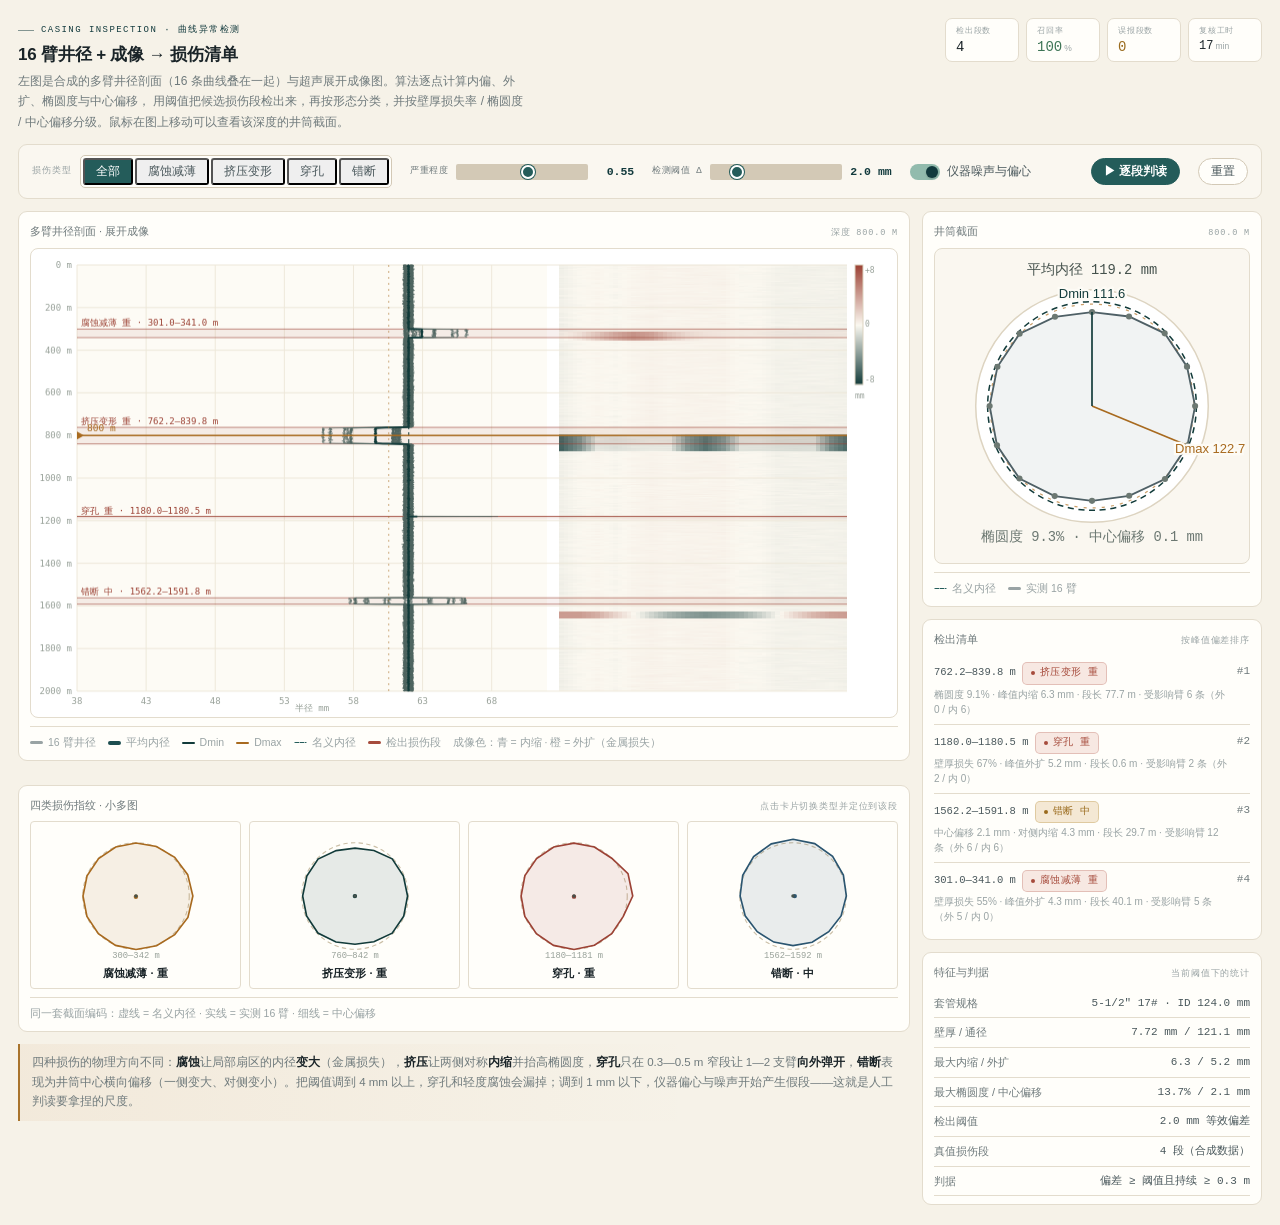
==== cases/casing-damage-cv/demo/index.html @ b390a1b1 "deploy: petro-viz atlas v3.3" ====
<!DOCTYPE html>
<html lang="zh-CN">
<head>
<meta charset="UTF-8">
<meta name="viewport" content="width=device-width, initial-scale=1">
<title>示范：套管损伤智能识别（多臂井径 + 成像）</title>
<link rel="stylesheet" href="demo.css">
<style>
  #log{display:block;width:100%;height:470px;border:1px solid var(--line);border-radius:8px;background:#fff;cursor:crosshair}
  .sect{border:1px solid var(--line);border-radius:8px;background:var(--card-soft);padding:4px}
  .sect svg{display:block;width:100%;height:auto}
  .hit{display:grid;grid-template-columns:1fr auto;gap:6px;padding:7px 0;border-bottom:1px solid var(--line);font-size:11.5px;cursor:pointer}
  .hit:last-child{border-bottom:0}
  .hit:hover{background:var(--jade-l)}
  .hit .d{font-family:var(--mono);font-size:10.5px;color:var(--ink-2)}
  .hit .m{color:var(--ink-4);font-size:10px;margin-top:2px;line-height:1.5}
  .hit .r{text-align:right}
  .sig-grid{display:grid;grid-template-columns:repeat(4,minmax(0,1fr));gap:8px}
  .sig{display:flex;flex-direction:column;gap:4px;align-items:center;padding:8px 6px 7px;border:1px solid var(--line);border-radius:4px;background:var(--card);cursor:pointer;text-align:center;transition:border-color .15s,background .15s}
  .sig:hover{border-color:var(--clay);background:var(--card-soft)}
  .sig.on{border-color:var(--clay);background:var(--clay-l)}
  .sig svg{display:block;width:100%;max-width:132px;height:auto}
  .sig .st{font-size:11px;font-weight:650;color:var(--ink)}
  .sig .sd{font-size:8.5px;color:var(--ink-4);font-family:var(--mono)}
  @media(max-width:760px){.sig-grid{grid-template-columns:1fr 1fr}}
</style>
</head>
<body>

<div class="dhead">
  <div>
    <div class="dkick">CASING INSPECTION · 曲线异常检测</div>
    <h1>16 臂井径 + 成像 → 损伤清单</h1>
    <p class="lead">左图是合成的多臂井径剖面（16 条曲线叠在一起）与超声展开成像图。算法逐点计算内偏、外扩、椭圆度与中心偏移，
    用阈值把候选损伤段检出来，再按形态分类，并按壁厚损失率 / 椭圆度 / 中心偏移分级。鼠标在图上移动可以查看该深度的井筒截面。</p>
  </div>
  <div class="dhead-r">
    <div class="dstat"><div class="k">检出段数</div><div class="v" id="st-n">—</div></div>
    <div class="dstat good"><div class="k">召回率</div><div class="v" id="st-recall">—</div></div>
    <div class="dstat warn"><div class="k">误报段数</div><div class="v" id="st-fp">—</div></div>
    <div class="dstat"><div class="k">复核工时</div><div class="v" id="st-time" style="font-size:12px">—</div></div>
  </div>
</div>

<div class="dctl">
  <div class="grp"><span class="glbl">损伤类型</span><div class="seg" id="seg-type"></div></div>
  <div class="ctl-s"><label>严重程度</label><input type="range" id="r-sev" min="0" max="1" step="0.05" value="0.55"><output id="o-sev">0.55</output></div>
  <div class="ctl-s"><label>检测阈值 Δ</label><input type="range" id="r-thr" min="0.8" max="8" step="0.1" value="2.0"><output id="o-thr">2.0 mm</output></div>
  <label class="tog on" id="tog-noise"><i></i>仪器噪声与偏心</label>
  <span class="sp"></span>
  <button class="dbtn pri" id="play">▶ 逐段判读</button>
  <button class="dbtn" id="btn-reset">重置</button>
</div>

<div class="dgrid c2">
  <div class="dcol">
    <div class="dfig">
      <div class="dfig-h"><b>多臂井径剖面 · 展开成像</b><span id="cursor-hint">深度 — m</span></div>
      <canvas id="log" width="1400" height="940"></canvas>
      <div class="dfig-foot">
        <span><i style="background:#99a3a4"></i>16 臂井径</span>
        <span><i style="background:#1d4e50;height:4px"></i>平均内径</span>
        <span><i style="background:#123b3a;height:2px"></i>Dmin</span>
        <span><i style="background:#a86a1f;height:2px"></i>Dmax</span>
        <span><i class="dash"></i>名义内径</span>
        <span><i style="background:#a64b3c"></i>检出损伤段</span>
        <span>成像色：青 = 内缩 · 橙 = 外扩（金属损失）</span>
      </div>
    </div>
    <div class="dfig" style="margin-top:12px">
  <div class="dfig-h"><b>四类损伤指纹 · 小多图</b><span>点击卡片切换类型并定位到该段</span></div>
  <div class="sig-grid" id="sig"></div>
  <div class="dfig-foot">
    <span>同一套截面编码：虚线 = 名义内径 · 实线 = 实测 16 臂 · 细线 = 中心偏移</span>
  </div>
</div>

<p class="dnote" id="note"></p>
  </div>

  <div class="dcol">
    <div class="dfig">
      <div class="dfig-h"><b>井筒截面</b><span id="sect-hint">— m</span></div>
      <div class="sect"><svg id="sect" viewBox="0 0 200 200" role="img" aria-label="井筒截面"></svg></div>
      <div class="dfig-foot">
        <span><i class="dash"></i>名义内径</span>
        <span><i style="background:#99a3a4"></i>实测 16 臂</span>
      </div>
    </div>
    <div class="dfig">
      <div class="dfig-h"><b>检出清单</b><span>按峰值偏差排序</span></div>
      <div id="hits"></div>
    </div>
    <div class="dfig">
      <div class="dfig-h"><b>特征与判据</b><span>当前阈值下的统计</span></div>
      <div id="feats"></div>
    </div>
  </div>
</div>

<script src="demo.js"></script>
</body>
</html>
---- cases/casing-damage-cv/demo/demo.css ----
/* =========================================================
   案例示范页 · 公共皮肤 Demo Base Skin
   ---------------------------------------------------------
   这份文件是「案例包 demo/demo.css」的统一母版：
   tools/build-cases.mjs 会把它原样复制到每个案例包的
   cases/<id>/demo/demo.css，保证所有示范页长得像一家人。

   示范页运行在 sandbox iframe 里，与主站互不影响，
   因此这里自带一套令牌，不依赖主站的 CSS。
   ========================================================= */

:root{
  --ink:#1a2428; --ink-2:#4a585c; --ink-3:#6f7a7c; --ink-4:#99a3a4;
  --paper:#f6f2e8; --paper-2:#efe9dd; --paper-3:#e5dcc9;
  --card:#fffefa; --card-soft:#faf7f0;
  --line:#e3dccd; --line-2:#d3c9b6; --line-3:#beb19a;
  --jade:#245c5a; --jade-d:#123a3d; --jade-l:#e7eee9;
  --clay:#a9742c; --clay-d:#83551f; --clay-l:#f4e8d4;
  --ok:#3d7455; --ok-bg:#e8f0e7;
  --warn:#9a6b1d; --warn-bg:#f4e8d4;
  --bad:#a64b3c; --bad-bg:#f7e8e2;
  --cv:#245c5a; --ts:#a9742c; --nlp:#5a6b78; --opt:#355c74; --kg:#6e6a3c;
  --mono:'JetBrains Mono','SFMono-Regular','Cascadia Mono',Consolas,'Liberation Mono',monospace;
  --sans:'Inter',-apple-system,BlinkMacSystemFont,'Segoe UI','PingFang SC','Microsoft YaHei UI','Microsoft YaHei',sans-serif;
}

*{box-sizing:border-box;margin:0;padding:0}
body{
  font-family:var(--sans);font-size:13.5px;line-height:1.7;color:var(--ink);
  background:var(--paper);padding:16px 18px 20px;-webkit-font-smoothing:antialiased;
}
b,strong{font-weight:650;color:var(--ink)}
.mono{font-family:var(--mono);font-variant-numeric:tabular-nums}

/* ---------- 头部 ---------- */
.dhead{display:grid;grid-template-columns:minmax(0,1fr) auto;gap:18px;align-items:start;margin-bottom:12px}
.dhead h1{font-size:17px;letter-spacing:-.01em;line-height:1.3}
.dhead .lead{font-size:12px;color:var(--ink-3);line-height:1.7;margin-top:5px;max-width:76ch}
.dkick{
  font-family:var(--mono);font-size:9px;letter-spacing:.16em;color:var(--jade-d);
  display:inline-flex;align-items:center;gap:7px;margin-bottom:6px;text-transform:uppercase;
}
.dkick::before{content:'';width:16px;height:1.5px;background:currentColor;opacity:.5}
.dhead-r{display:flex;gap:7px;flex-wrap:wrap;justify-content:flex-end;padding-top:2px}
.dstat{
  border:1px solid var(--line);background:var(--card);border-radius:7px;padding:5px 10px;min-width:74px;
}
.dstat .k{font-family:var(--mono);font-size:8px;letter-spacing:.1em;color:var(--ink-4);white-space:nowrap}
.dstat .v{font-family:var(--mono);font-size:14px;color:var(--ink);line-height:1.35}
.dstat .v small{font-size:8.5px;color:var(--ink-4);margin-left:2px;font-family:var(--sans)}
.dstat.good .v{color:var(--ok)}.dstat.warn .v{color:var(--warn)}.dstat.bad .v{color:var(--bad)}

/* ---------- 控制条 ---------- */
.dctl{
  display:flex;align-items:center;gap:18px;flex-wrap:wrap;
  padding:10px 13px;border:1px solid var(--line);border-radius:9px;
  background:var(--card-soft);margin-bottom:12px;
}
.dctl .grp{display:flex;align-items:center;gap:8px}
.dctl .glbl{font-family:var(--mono);font-size:8.5px;letter-spacing:.12em;color:var(--ink-4);white-space:nowrap}
.dctl .sp{flex:1}

.ctl-s{display:flex;align-items:center;gap:8px}
.ctl-s label{font-family:var(--mono);font-size:9px;letter-spacing:.06em;color:var(--ink-3);white-space:nowrap}
.ctl-s output{font-family:var(--mono);font-size:11.5px;color:var(--jade-d);font-weight:600;min-width:38px;text-align:right}
input[type=range]{
  -webkit-appearance:none;appearance:none;width:132px;height:3px;border-radius:2px;
  background:var(--line-2);outline:none;cursor:pointer;
}
input[type=range]::-webkit-slider-thumb{
  -webkit-appearance:none;appearance:none;width:14px;height:14px;border-radius:50%;
  background:var(--jade);border:2px solid #fff;box-shadow:0 0 0 1px var(--jade);
}
input[type=range]::-moz-range-thumb{width:12px;height:12px;border-radius:50%;background:var(--jade);border:2px solid #fff}

.seg{display:inline-flex;flex-wrap:wrap;border:1px solid var(--line-2);border-radius:5px;background:var(--card);padding:2px;gap:2px;max-width:100%}
.seg button{
  --mc:var(--jade);
  font-family:var(--sans);font-size:11.5px;color:var(--ink-2);padding:4px 11px;border-radius:3px;white-space:nowrap;
  transition:background .15s,color .15s;
}
.seg button:hover{color:var(--ink)}
.seg button.on{background:var(--mc);color:#fff;font-weight:500}
.seg button.on[data-c]{background:var(--mc);color:#fff}
.seg button[data-c="cv"]{--mc:var(--cv)}.seg button[data-c="ts"]{--mc:var(--ts)}
.seg button[data-c="nlp"]{--mc:var(--nlp)}.seg button[data-c="opt"]{--mc:var(--opt)}
.seg button[data-c="kg"]{--mc:var(--kg)}

.dbtn{
  display:inline-flex;align-items:center;gap:6px;font-size:11.5px;padding:5px 12px;
  border:1px solid var(--line-2);border-radius:100px;background:var(--card);color:var(--ink-2);
  transition:all .15s;cursor:pointer;white-space:nowrap;
}
.dbtn:hover{border-color:var(--line-3);color:var(--ink)}
.dbtn.pri{background:var(--jade);border-color:var(--jade);color:#fff;font-weight:600}
.dbtn.pri:hover{background:var(--jade-d);border-color:var(--jade-d)}
.dbtn:disabled{opacity:.45;cursor:not-allowed;filter:grayscale(.4)}

.tog{display:inline-flex;align-items:center;gap:7px;cursor:pointer;font-size:11.5px;color:var(--ink-2);user-select:none}
.tog i{width:30px;height:16px;border-radius:9px;background:var(--line-2);position:relative;transition:background .16s;flex-shrink:0}
.tog i::after{content:'';position:absolute;left:2px;top:2px;width:12px;height:12px;border-radius:50%;background:#fff;box-shadow:0 1px 2px rgba(0,0,0,.18);transition:transform .16s}
.tog.on i{background:rgba(20,112,92,.45)}
.tog.on i::after{transform:translateX(14px);background:var(--jade-d)}

/* ---------- 布局 ---------- */
.dgrid{display:grid;gap:12px}
.dgrid.c2{grid-template-columns:minmax(0,1fr) minmax(0,340px)}
.dgrid.c2b{grid-template-columns:minmax(0,340px) minmax(0,1fr)}
.dgrid.c3{grid-template-columns:repeat(3,minmax(0,1fr))}
.dcol{display:flex;flex-direction:column;gap:12px;min-width:0}
.drow{display:flex;gap:12px;flex-wrap:wrap}

/* ---------- 图框 ---------- */
.dfig{border:1px solid var(--line);border-radius:9px;background:var(--card);padding:10px 11px 8px}
.dfig-h{
  display:flex;align-items:baseline;justify-content:space-between;gap:10px;
  font-family:var(--mono);font-size:8.5px;letter-spacing:.1em;color:var(--ink-4);
  margin-bottom:7px;text-transform:uppercase;
}
.dfig-h b{color:var(--ink-3);font-weight:500;letter-spacing:0;text-transform:none;font-family:var(--sans);font-size:11px}
.dfig svg{display:block;width:100%;height:auto}
.dfig-foot{
  display:flex;gap:12px;flex-wrap:wrap;border-top:1px solid var(--line);
  margin-top:8px;padding-top:7px;font-size:10.5px;color:var(--ink-4);
}
.dfig-foot span{display:flex;align-items:center;gap:5px}
.dfig-foot i{width:13px;height:3px;border-radius:2px;display:block;flex-shrink:0}
.dfig-foot i.dash{height:0;border-top:1.5px dashed var(--jade);background:none!important}

/* ---------- 读数 / 指标 ---------- */
.dread{display:grid;grid-template-columns:repeat(auto-fit,minmax(96px,1fr));gap:1px;background:var(--line);border:1px solid var(--line);border-radius:9px;overflow:hidden}
.dread > div{background:var(--card);padding:8px 10px}
.dread .k{font-family:var(--mono);font-size:8px;letter-spacing:.09em;color:var(--ink-4);white-space:nowrap}
.dread .v{font-family:var(--mono);font-size:16px;line-height:1.3;margin-top:2px;color:var(--ink)}
.dread .v small{font-size:8.5px;color:var(--ink-4);margin-left:2px;font-family:var(--sans)}
.dread .v.ok{color:var(--ok)}.dread .v.warn{color:var(--warn)}.dread .v.bad{color:var(--bad)}

.dnote{
  font-size:11.5px;color:var(--ink-3);line-height:1.7;padding:9px 12px;
  border-left:2.5px solid var(--clay);background:linear-gradient(90deg,rgba(192,118,43,.07),transparent 76%);
  border-radius:0 4px 4px 0;
}
.dnote b{color:var(--ink)}
.dnote.ok{border-left-color:var(--ok);background:linear-gradient(90deg,rgba(61,133,88,.07),transparent 76%)}
.dnote.bad{border-left-color:var(--bad);background:linear-gradient(90deg,rgba(176,84,74,.07),transparent 76%)}

/* ---------- 徽标 ---------- */
.db{display:inline-flex;align-items:center;gap:5px;font-family:var(--mono);font-size:9.5px;letter-spacing:.05em;padding:2px 8px;border-radius:5px;border:1px solid;white-space:nowrap}
.db.ok{color:var(--ok);border-color:rgba(61,133,88,.28);background:var(--ok-bg)}
.db.warn{color:var(--warn);border-color:rgba(168,121,27,.28);background:var(--warn-bg)}
.db.bad{color:var(--bad);border-color:rgba(176,84,74,.28);background:var(--bad-bg)}
.db.plain{color:var(--ink-3);border-color:var(--line-2);background:var(--card-soft)}
.db::before{content:'';width:4px;height:4px;border-radius:50%;background:currentColor}

/* ---------- 列表 / 卡片 ---------- */
.dcard{border:1px solid var(--line);border-radius:9px;background:var(--card);padding:10px 12px}
.dcard + .dcard{margin-top:7px}
.dcard h4{font-size:12.5px;display:flex;align-items:center;gap:8px;flex-wrap:wrap}
.dcard p{font-size:11px;color:var(--ink-3);line-height:1.6;margin-top:4px}
.dcard .top{display:flex;align-items:baseline;justify-content:space-between;gap:10px}
.dcard .rank{font-family:var(--mono);font-size:9px;color:var(--ink-4);letter-spacing:.08em}

.dtable{width:100%;border-collapse:collapse;font-size:11.5px}
.dtable th{
  font-family:var(--mono);font-size:8.5px;letter-spacing:.08em;color:var(--ink-4);font-weight:400;
  text-align:left;padding:6px 10px 6px 0;border-bottom:1px solid var(--line-2);white-space:nowrap;
}
.dtable td{padding:7px 10px 7px 0;border-bottom:1px solid var(--line);color:var(--ink-2);vertical-align:top}
.dtable tr:last-child td{border-bottom:0}
.dtable td:first-child{color:var(--ink);white-space:nowrap}
.dtable .num{font-family:var(--mono);text-align:right}

/* 横向评分条 */
.dbar{display:flex;align-items:center;gap:8px;font-size:11px;color:var(--ink-3)}
.dbar .track{flex:1;height:6px;border-radius:3px;background:var(--paper-3);overflow:hidden;min-width:40px}
.dbar .track i{display:block;height:100%;background:var(--jade);border-radius:3px;transition:width .25s}
.dbar .track i.clay{background:var(--clay)}
.dbar .track i.bad{background:var(--bad)}
.dbar .track i.opt{background:var(--opt)}
.dbar .val{font-family:var(--mono);font-size:10.5px;color:var(--ink-2);min-width:34px;text-align:right}

/* 图例 */
.dlg{display:flex;flex-wrap:wrap;gap:12px;font-size:10.5px;color:var(--ink-4)}
.dlg span{display:flex;align-items:center;gap:5px}
.dlg i{width:11px;height:3px;border-radius:2px;display:block;flex-shrink:0}
.dlg i.sq{width:9px;height:9px;border-radius:2px}

/* ---------- 焦点与触控 ---------- */
button:focus-visible,input:focus-visible,.tog:focus-visible,[tabindex]:focus-visible{outline:2px solid var(--clay);outline-offset:2px}
.tog{min-height:26px}
input[type=range]{height:16px}
button{touch-action:manipulation}
.dbtn.reset{margin-left:auto}

/* ---------- 响应式 ---------- */
@media (max-width:900px){
  .dgrid.c2,.dgrid.c2b,.dgrid.c3{grid-template-columns:minmax(0,1fr)}
  .dhead{grid-template-columns:minmax(0,1fr)}
  .dhead-r{justify-content:flex-start}
}
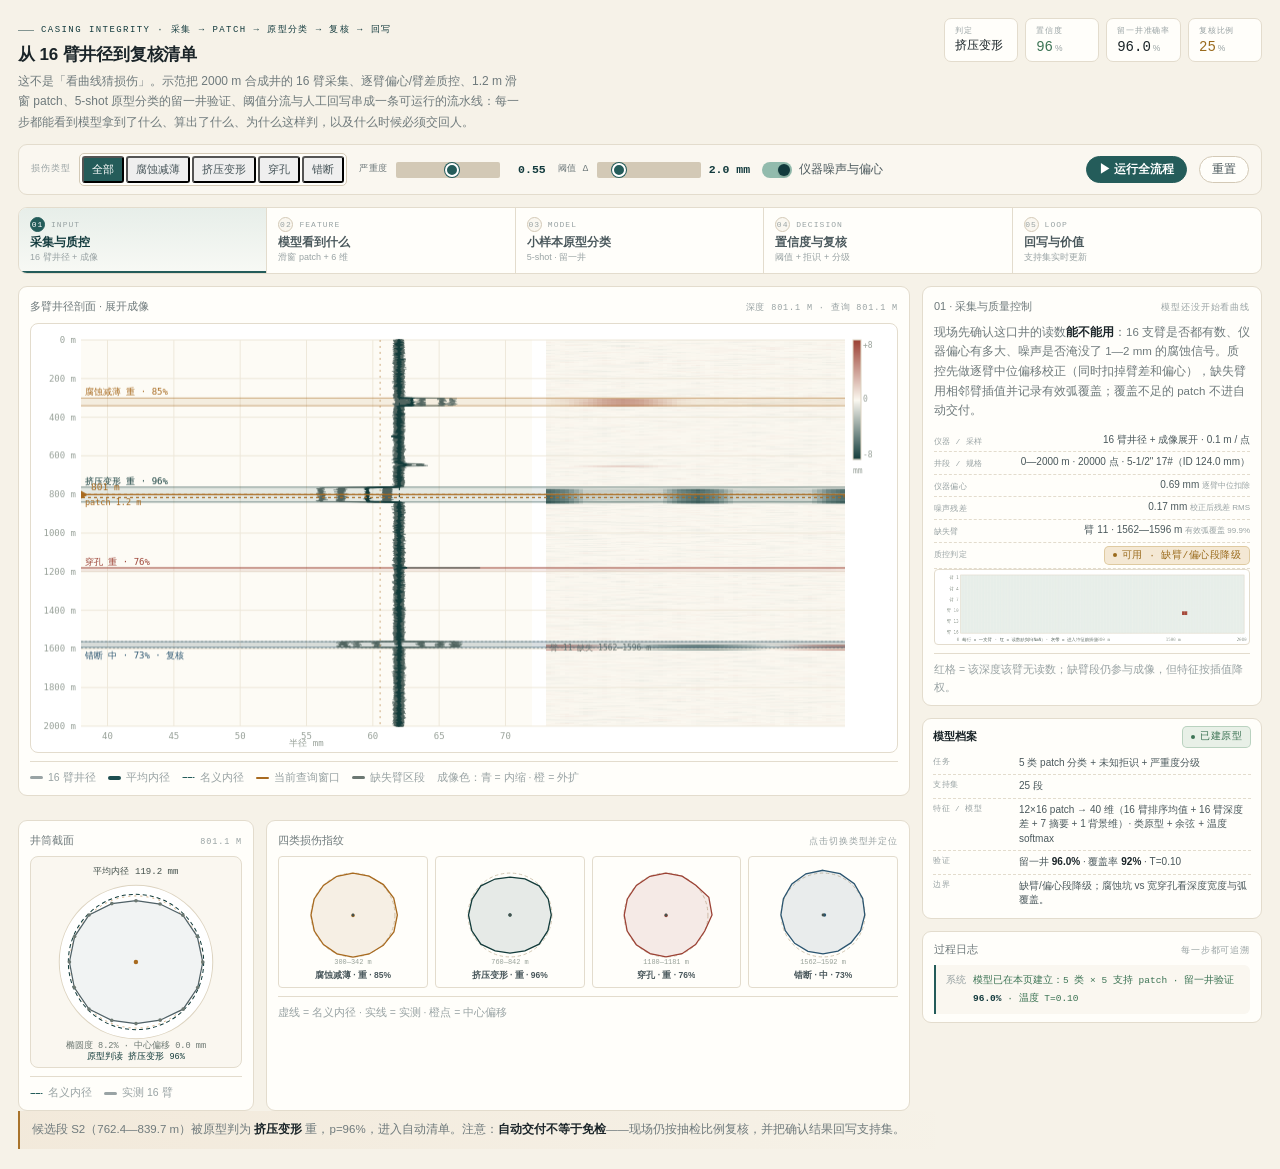
==== commit e9549aac: "deploy: v4.0 AI 作业流案例改版（10 个案例五段式示范）" ====
--- a/cases/casing-damage-cv/demo/index.html
+++ b/cases/casing-damage-cv/demo/index.html
@@ -1,103 +1,240 @@
-<!DOCTYPE html>
-<html lang="zh-CN">
-<head>
-<meta charset="UTF-8">
-<meta name="viewport" content="width=device-width, initial-scale=1">
-<title>示范：套管损伤智能识别（多臂井径 + 成像）</title>
-<link rel="stylesheet" href="demo.css">
-<style>
-  #log{display:block;width:100%;height:470px;border:1px solid var(--line);border-radius:8px;background:#fff;cursor:crosshair}
-  .sect{border:1px solid var(--line);border-radius:8px;background:var(--card-soft);padding:4px}
-  .sect svg{display:block;width:100%;height:auto}
-  .hit{display:grid;grid-template-columns:1fr auto;gap:6px;padding:7px 0;border-bottom:1px solid var(--line);font-size:11.5px;cursor:pointer}
-  .hit:last-child{border-bottom:0}
-  .hit:hover{background:var(--jade-l)}
-  .hit .d{font-family:var(--mono);font-size:10.5px;color:var(--ink-2)}
-  .hit .m{color:var(--ink-4);font-size:10px;margin-top:2px;line-height:1.5}
-  .hit .r{text-align:right}
-  .sig-grid{display:grid;grid-template-columns:repeat(4,minmax(0,1fr));gap:8px}
-  .sig{display:flex;flex-direction:column;gap:4px;align-items:center;padding:8px 6px 7px;border:1px solid var(--line);border-radius:4px;background:var(--card);cursor:pointer;text-align:center;transition:border-color .15s,background .15s}
-  .sig:hover{border-color:var(--clay);background:var(--card-soft)}
-  .sig.on{border-color:var(--clay);background:var(--clay-l)}
-  .sig svg{display:block;width:100%;max-width:132px;height:auto}
-  .sig .st{font-size:11px;font-weight:650;color:var(--ink)}
-  .sig .sd{font-size:8.5px;color:var(--ink-4);font-family:var(--mono)}
-  @media(max-width:760px){.sig-grid{grid-template-columns:1fr 1fr}}
-</style>
-</head>
-<body>
-
-<div class="dhead">
-  <div>
-    <div class="dkick">CASING INSPECTION · 曲线异常检测</div>
-    <h1>16 臂井径 + 成像 → 损伤清单</h1>
-    <p class="lead">左图是合成的多臂井径剖面（16 条曲线叠在一起）与超声展开成像图。算法逐点计算内偏、外扩、椭圆度与中心偏移，
-    用阈值把候选损伤段检出来，再按形态分类，并按壁厚损失率 / 椭圆度 / 中心偏移分级。鼠标在图上移动可以查看该深度的井筒截面。</p>
-  </div>
-  <div class="dhead-r">
-    <div class="dstat"><div class="k">检出段数</div><div class="v" id="st-n">—</div></div>
-    <div class="dstat good"><div class="k">召回率</div><div class="v" id="st-recall">—</div></div>
-    <div class="dstat warn"><div class="k">误报段数</div><div class="v" id="st-fp">—</div></div>
-    <div class="dstat"><div class="k">复核工时</div><div class="v" id="st-time" style="font-size:12px">—</div></div>
-  </div>
-</div>
-
-<div class="dctl">
-  <div class="grp"><span class="glbl">损伤类型</span><div class="seg" id="seg-type"></div></div>
-  <div class="ctl-s"><label>严重程度</label><input type="range" id="r-sev" min="0" max="1" step="0.05" value="0.55"><output id="o-sev">0.55</output></div>
-  <div class="ctl-s"><label>检测阈值 Δ</label><input type="range" id="r-thr" min="0.8" max="8" step="0.1" value="2.0"><output id="o-thr">2.0 mm</output></div>
-  <label class="tog on" id="tog-noise"><i></i>仪器噪声与偏心</label>
-  <span class="sp"></span>
-  <button class="dbtn pri" id="play">▶ 逐段判读</button>
-  <button class="dbtn" id="btn-reset">重置</button>
-</div>
-
-<div class="dgrid c2">
-  <div class="dcol">
-    <div class="dfig">
-      <div class="dfig-h"><b>多臂井径剖面 · 展开成像</b><span id="cursor-hint">深度 — m</span></div>
-      <canvas id="log" width="1400" height="940"></canvas>
-      <div class="dfig-foot">
-        <span><i style="background:#99a3a4"></i>16 臂井径</span>
-        <span><i style="background:#1d4e50;height:4px"></i>平均内径</span>
-        <span><i style="background:#123b3a;height:2px"></i>Dmin</span>
-        <span><i style="background:#a86a1f;height:2px"></i>Dmax</span>
-        <span><i class="dash"></i>名义内径</span>
-        <span><i style="background:#a64b3c"></i>检出损伤段</span>
-        <span>成像色：青 = 内缩 · 橙 = 外扩（金属损失）</span>
-      </div>
-    </div>
-    <div class="dfig" style="margin-top:12px">
-  <div class="dfig-h"><b>四类损伤指纹 · 小多图</b><span>点击卡片切换类型并定位到该段</span></div>
-  <div class="sig-grid" id="sig"></div>
-  <div class="dfig-foot">
-    <span>同一套截面编码：虚线 = 名义内径 · 实线 = 实测 16 臂 · 细线 = 中心偏移</span>
-  </div>
-</div>
-
-<p class="dnote" id="note"></p>
-  </div>
-
-  <div class="dcol">
-    <div class="dfig">
-      <div class="dfig-h"><b>井筒截面</b><span id="sect-hint">— m</span></div>
-      <div class="sect"><svg id="sect" viewBox="0 0 200 200" role="img" aria-label="井筒截面"></svg></div>
-      <div class="dfig-foot">
-        <span><i class="dash"></i>名义内径</span>
-        <span><i style="background:#99a3a4"></i>实测 16 臂</span>
-      </div>
-    </div>
-    <div class="dfig">
-      <div class="dfig-h"><b>检出清单</b><span>按峰值偏差排序</span></div>
-      <div id="hits"></div>
-    </div>
-    <div class="dfig">
-      <div class="dfig-h"><b>特征与判据</b><span>当前阈值下的统计</span></div>
-      <div id="feats"></div>
-    </div>
-  </div>
-</div>
-
-<script src="demo.js"></script>
-</body>
-</html>
+<!DOCTYPE html>
+<html lang="zh-CN">
+<head>
+<meta charset="UTF-8">
+<meta name="viewport" content="width=device-width, initial-scale=1">
+<title>示范：从 16 臂井径到复核清单（套管完整性智能判读）</title>
+<link rel="stylesheet" href="demo.css">
+<style>
+  #log{display:block;width:100%;height:430px;border:1px solid var(--line);border-radius:8px;background:#fff;cursor:crosshair}
+  .sect{border:1px solid var(--line);border-radius:8px;background:var(--card-soft);padding:4px}
+  .sect svg{display:block;width:100%;height:auto}
+  .left2{display:grid;grid-template-columns:minmax(0,236px) minmax(0,1fr);gap:12px;margin-top:12px}
+  .sig-grid{display:grid;grid-template-columns:repeat(4,minmax(0,1fr));gap:7px}
+  .sig{display:flex;flex-direction:column;gap:3px;align-items:center;padding:6px 4px 5px;border:1px solid var(--line);border-radius:4px;background:var(--card);cursor:pointer;text-align:center;transition:border-color .15s,background .15s;min-width:0}
+  .sig:hover{border-color:var(--clay);background:var(--card-soft)}
+  .sig.on{border-color:var(--clay);background:var(--clay-l)}
+  .sig svg{display:block;width:100%;max-width:104px;height:auto}
+  .sig .st{font-size:8.5px;font-weight:600;color:var(--ink-2);white-space:nowrap;overflow:hidden;text-overflow:ellipsis;max-width:100%}
+  #qc{display:block;width:100%;height:auto;border:1px solid var(--line);border-radius:4px;background:#fff}
+  #featpatch{display:block;width:100%;height:auto;border:1px solid var(--line);border-radius:4px;background:#fff}
+  .qrow{display:flex;justify-content:space-between;gap:8px;font-size:10px;padding:3px 0;border-bottom:1px dashed var(--line)}
+  .qrow:last-child{border-bottom:0}
+  .qrow .k{color:var(--ink-4);font-family:var(--mono);font-size:8px;letter-spacing:.03em;white-space:nowrap;padding-top:2px}
+  .qrow .v{color:var(--ink-2);text-align:right;line-height:1.45}
+  .qrow .v .s{color:var(--ink-4);font-size:8px}
+  .prow{display:flex;flex-wrap:wrap;gap:4px;align-items:flex-start;min-height:40px}
+  .pitem{width:52px;text-align:center;min-width:0}
+  .pitem canvas{display:block;width:100%;height:auto;border:1px solid var(--line);border-radius:3px;background:#fff;image-rendering:pixelated}
+  .pitem span{display:block;font-family:var(--mono);font-size:7.5px;color:var(--ink-4);margin-top:1px;white-space:nowrap;overflow:hidden;text-overflow:ellipsis}
+  .pitem.pmore{width:31px;font-family:var(--mono);font-size:9px;color:var(--ink-4);padding-top:10px}
+  .prow.tiny{flex-wrap:nowrap;min-height:34px;flex:1}
+  .prow.tiny .pitem{width:33px}
+  .prow.tiny .pitem span{font-size:6.5px;line-height:1.2}
+  .ghrow{display:flex;align-items:center;gap:6px;margin:2px 0}
+  .ghrow .gh{width:64px;flex-shrink:0;font-family:var(--mono);font-size:7px;line-height:1.35;letter-spacing:.02em;color:var(--ink-4)}
+  .ghrow .gh b{color:var(--ink-2);font-weight:600}
+  .ghrow .gsub{font-family:var(--mono);font-size:7px;color:var(--ink-4);white-space:nowrap;overflow:hidden;text-overflow:ellipsis}
+  .qsim{display:grid;grid-template-columns:54px minmax(0,1fr);gap:7px;align-items:start}
+  .qp{width:54px}
+  .qp #qpatch{display:block;width:100%;height:auto;border:1px solid var(--line);border-radius:3px;background:#fff;image-rendering:pixelated}
+  .simrow{display:grid;grid-template-columns:40px minmax(0,1fr) 30px 30px;gap:5px;align-items:center;font-size:9px;padding:1px 0}
+  .simrow .track{height:5px;border-radius:3px;background:var(--paper-3);overflow:hidden}
+  .simrow .track i{display:block;height:100%;border-radius:3px}
+  .simrow .mono{font-size:8px}
+  .dval.compact4{grid-template-columns:repeat(4,minmax(0,1fr))}
+  .dval.compact4>div{padding:5px 6px}
+  .dval.compact4 .k{font-size:6.8px;letter-spacing:0;white-space:nowrap;overflow:hidden;text-overflow:ellipsis}
+  .dval.compact4 .v{font-size:11.5px;margin-top:1px}
+  .dval.compact4 .v small{font-size:7px;margin-left:1px}
+  .dval.compact4 .s{font-size:7px;line-height:1.3;margin-top:0;white-space:nowrap;overflow:hidden;text-overflow:ellipsis}
+  .dval.compact>div{padding:5px 7px}
+  .dval.compact .v{font-size:12px}
+  .dval.compact .s{font-size:8.5px}
+  .dcm{grid-template-columns:40px repeat(5,minmax(0,1fr))}
+  .dcm i{height:12px}
+  .hit{display:grid;grid-template-columns:minmax(0,1fr) auto;gap:6px;padding:5px 0;border-bottom:1px solid var(--line);font-size:10.5px;cursor:pointer}
+  .hit:last-child{border-bottom:0}
+  .hit:hover{background:var(--jade-l)}
+  .hit .d{font-family:var(--mono);font-size:9.5px;color:var(--ink-2)}
+  .hit .m{color:var(--ink-4);font-size:9px;margin-top:1px;line-height:1.45}
+  .callout{border-left:3px solid var(--warn);background:var(--warn-bg);padding:6px 8px;border-radius:0 5px 5px 0;font-size:10px;line-height:1.55;color:var(--ink-2);margin-top:6px}
+  .callout .ci{font-family:var(--mono);font-size:8px;letter-spacing:.08em;color:var(--warn);font-weight:600;margin-right:6px}
+  .dmodel{padding:7px 10px 6px}
+  .dmodel-row{padding:4px 0;font-size:10px}
+  .dmodel-row .k{font-size:7.5px;padding-top:1px}
+  .dmodel-row .v{line-height:1.45}
+  .dtrace{max-height:108px}
+  select.fbsel{font-size:10px;padding:3px 5px;border:1px solid var(--line-2);border-radius:5px;background:var(--card);color:var(--ink-2);max-width:96px}
+  .dctl{padding:8px 12px;gap:12px}
+  .dctl .ctl-s input[type=range]{width:104px}
+  .dctl .seg button{padding:4px 8px;font-size:11px}
+  .dfig .dbar{line-height:1.4}
+  @media(max-width:900px){
+    .left2{grid-template-columns:minmax(0,1fr)}
+    .sig-grid{grid-template-columns:repeat(2,minmax(0,1fr))}
+    .dval.compact4{grid-template-columns:repeat(2,minmax(0,1fr))}
+  }
+  @media(max-width:560px){.sig-grid{grid-template-columns:repeat(2,minmax(0,1fr))}}
+</style>
+</head>
+<body>
+
+<div class="dhead">
+  <div>
+    <div class="dkick">CASING INTEGRITY · 采集 → patch → 原型分类 → 复核 → 回写</div>
+    <h1>从 16 臂井径到复核清单</h1>
+    <p class="lead">这不是「看曲线猜损伤」。示范把 2000 m 合成井的 16 臂采集、逐臂偏心/臂差质控、1.2 m 滑窗 patch、5-shot 原型分类的留一井验证、阈值分流与人工回写串成一条可运行的流水线：每一步都能看到模型拿到了什么、算出了什么、为什么这样判，以及什么时候必须交回人。</p>
+  </div>
+  <div class="dhead-r">
+    <div class="dstat"><div class="k">判定</div><div class="v" id="st-verdict" style="font-size:12px">—</div></div>
+    <div class="dstat good"><div class="k">置信度</div><div class="v" id="st-conf">—</div></div>
+    <div class="dstat"><div class="k">留一井准确率</div><div class="v" id="st-acc">—</div></div>
+    <div class="dstat warn"><div class="k">复核比例</div><div class="v" id="st-review">—</div></div>
+  </div>
+</div>
+
+<div class="dctl">
+  <div class="grp"><span class="glbl">损伤类型</span><div class="seg" id="seg-type"></div></div>
+  <div class="ctl-s"><label>严重度</label><input type="range" id="r-sev" min="0" max="1" step="0.05" value="0.55"><output id="o-sev">0.55</output></div>
+  <div class="ctl-s"><label>阈值 Δ</label><input type="range" id="r-thr" min="0.8" max="8" step="0.1" value="2.0"><output id="o-thr">2.0 mm</output></div>
+  <label class="tog on" id="tog-noise"><i></i>仪器噪声与偏心</label>
+  <span class="sp"></span>
+  <button class="dbtn pri" id="btn-run" type="button">▶ 运行全流程</button>
+  <button class="dbtn" id="btn-reset" type="button">重置</button>
+</div>
+
+<div class="dflow" id="flow" role="tablist" aria-label="套管损伤智能判读流程">
+  <button type="button" class="on" data-s="0" role="tab" aria-selected="true"><span class="n"><i>01</i>INPUT</span><b>采集与质控</b><span>16 臂井径 + 成像</span></button>
+  <button type="button" data-s="1" role="tab" aria-selected="false"><span class="n"><i>02</i>FEATURE</span><b>模型看到什么</b><span>滑窗 patch + 6 维</span></button>
+  <button type="button" data-s="2" role="tab" aria-selected="false"><span class="n"><i>03</i>MODEL</span><b>小样本原型分类</b><span>5-shot · 留一井</span></button>
+  <button type="button" data-s="3" role="tab" aria-selected="false"><span class="n"><i>04</i>DECISION</span><b>置信度与复核</b><span>阈值 + 拒识 + 分级</span></button>
+  <button type="button" data-s="4" role="tab" aria-selected="false"><span class="n"><i>05</i>LOOP</span><b>回写与价值</b><span>支持集实时更新</span></button>
+</div>
+
+<div class="dgrid c2">
+  <div class="dcol">
+    <div class="dfig">
+      <div class="dfig-h"><b>多臂井径剖面 · 展开成像</b><span id="cursor-hint">深度 —</span></div>
+      <canvas id="log" width="1400" height="940"></canvas>
+      <div class="dfig-foot">
+        <span><i style="background:#99a3a4"></i>16 臂井径</span>
+        <span><i style="background:#1d4e50;height:4px"></i>平均内径</span>
+        <span><i class="dash"></i>名义内径</span>
+        <span><i style="background:#a86a1f;height:2px"></i>当前查询窗口</span>
+        <span><i style="background:#6c7872"></i>缺失臂区段</span>
+        <span>成像色：青 = 内缩 · 橙 = 外扩</span>
+      </div>
+    </div>
+
+    <div class="left2">
+      <div class="dfig">
+        <div class="dfig-h"><b>井筒截面</b><span id="sect-hint">—</span></div>
+        <div class="sect"><svg id="sect" viewBox="0 0 200 200" role="img" aria-label="井筒截面"></svg></div>
+        <div class="dfig-foot"><span><i class="dash"></i>名义内径</span><span><i style="background:#99a3a4"></i>实测 16 臂</span></div>
+      </div>
+      <div class="dfig">
+        <div class="dfig-h"><b>四类损伤指纹</b><span>点击切换类型并定位</span></div>
+        <div class="sig-grid" id="sig"></div>
+        <div class="dfig-foot"><span>虚线 = 名义内径 · 实线 = 实测 · 橙点 = 中心偏移</span></div>
+      </div>
+    </div>
+  </div>
+
+  <div class="dcol">
+    <div class="dfig dstage on" data-stage="0">
+      <div class="dfig-h"><b>01 · 采集与质量控制</b><span>模型还没开始看曲线</span></div>
+      <p class="dstage-lede">现场先确认这口井的读数<b>能不能用</b>：16 支臂是否都有数、仪器偏心有多大、噪声是否淹没了 1—2 mm 的腐蚀信号。质控先做逐臂中位偏移校正（同时扣掉臂差和偏心），缺失臂用相邻臂插值并记录有效弧覆盖；覆盖不足的 patch 不进自动交付。</p>
+      <div class="qrow"><span class="k">仪器 / 采样</span><span class="v">16 臂井径 + 成像展开 · 0.1 m / 点</span></div>
+      <div class="qrow"><span class="k">井段 / 规格</span><span class="v">0—2000 m · 20000 点 · 5-1/2" 17#（ID 124.0 mm）</span></div>
+      <div class="qrow"><span class="k">仪器偏心</span><span class="v" id="q-ecc">—</span></div>
+      <div class="qrow"><span class="k">噪声残差</span><span class="v" id="q-noise">—</span></div>
+      <div class="qrow"><span class="k">缺失臂</span><span class="v" id="q-miss">—</span></div>
+      <div class="qrow"><span class="k">质控判定</span><span class="v" id="q-gate">—</span></div>
+      <canvas id="qc" width="640" height="150"></canvas>
+      <div class="dfig-foot"><span>红格 = 该深度该臂无读数；缺臂段仍参与成像，但特征按插值降权。</span></div>
+    </div>
+
+    <div class="dfig dstage" data-stage="1">
+      <div class="dfig-h"><b>02 · 模型看到什么</b><span>1.2 m 滑窗 = 12 × 16 patch</span></div>
+      <p class="dstage-lede">沿深度每 0.1 m 滑一个 1.2 m 窗，把 16 臂展开成 <b>12 个深度箱 × 16 臂</b> 的 patch，每个格子先归一化为 <b>r/R0 − 1</b>。再从 patch 抽内偏、外扩、椭圆度、中心偏移、内/外弧覆盖与深度尖锐度；进入原型分类前，16 臂按偏差<b>排序</b>，消除损伤相对仪器臂号的方位差异——模型吃的是有物理含义的形状统计，不是原图。</p>
+      <canvas id="featpatch" width="640" height="200"></canvas>
+      <div id="feats" style="margin-top:6px"></div>
+      <div class="dfig-foot"><span>选这 8 个量不是为了「多」，而是每一种损伤都能在物理上指认：腐蚀看外扩弧、挤压看椭圆度、错断看中心偏移、穿孔看窄而尖。</span></div>
+    </div>
+
+    <div class="dfig dstage" data-stage="2">
+      <div class="dfig-h"><b>03 · 小样本原型分类与留一井验证</b><span>本页现场计算 · 合成支持集</span></div>
+      <p class="dstage-lede">5 类 × 5 个支持 patch → 类内均值 = <b>类原型</b> → 查询 patch 与原型做余弦相似度 → 温度缩放 softmax。验证为<b>留一井</b>：轮流留出一口井的 5 个 patch 做查询，其余 4 口井建原型。</p>
+      <div class="dval compact4" style="margin-bottom:5px">
+        <div><div class="k">留一井验证</div><div class="v ok" id="m-acc">—</div><div class="s">5 折 · 25 patch</div></div>
+        <div><div class="k">温度 T</div><div class="v" id="m-temp">—</div><div class="s">验证 logits 搜索</div></div>
+        <div><div class="k">支持 / 查询</div><div class="v" id="m-n">—</div><div class="s">5 类 × 5 shot</div></div>
+        <div><div class="k">自动覆盖</div><div class="v" id="m-cov">—</div><div class="s">p≥0.75 占比</div></div>
+      </div>
+      <div class="ghrow"><span class="gh">支持样本<br><b id="sup-hint">—</b></span><div class="prow tiny" id="support-row"></div></div>
+      <div class="ghrow"><span class="gh">五类原型<br><span class="gsub">支持 patch 均值</span></span><div class="prow tiny" id="proto-row"></div></div>
+      <div class="ghrow" style="margin-top:5px"><span class="gh">查询 patch</span><span class="gsub" id="query-hint">—</span></div>
+      <div class="qsim">
+        <div class="qp"><canvas id="qpatch" width="60" height="64"></canvas></div>
+        <div id="sims"></div>
+      </div>
+      <div class="dfig-h" style="margin-top:6px"><b>留一井混淆矩阵</b><span>行 = 真实 · 列 = 预测 · 数字 = patch 数</span></div>
+      <div class="dcm" id="cm"></div>
+      <div class="dfig-foot"><span>合成支持/查询集现场计算；概率经温度缩放 + 2% 平滑（上限 98%）。混淆矩阵中 1 例轻度腐蚀被判成正常，就是当前失败边界。</span></div>
+    </div>
+
+    <div class="dfig dstage" data-stage="3">
+      <div class="dfig-h"><b>04 · 置信度、分流与复核队列</b><span>模型输出如何变成动作</span></div>
+      <p class="dstage-lede"><b>p ≥ 0.75 且次优差 ≥ 12 pts</b> 自动交付；<b>0.55—0.75</b> 复核；<b>p &lt; 0.55 或差距 &lt; 8 pts</b> 拒识；缺臂 patch 降级。Δ 决定候选，原型决定哪些候选值得看。</p>
+      <div id="probs"></div>
+      <div id="advice" style="margin-top:9px"></div>
+      <div class="dfig-h" style="margin-top:9px"><b>人工复核队列</b><span id="queue-hint">—</span></div>
+      <div id="queue"></div>
+      <div class="dfig-h" style="margin-top:9px"><b>候选段合并与分流</b><span>拖动 Δ 实时联动</span></div>
+      <div id="flowstat"></div>
+      <div class="dfig-foot"><span>低阈值时接箍/结垢会进候选；正常高置信自动排除，低置信假候选仍占复核队列。</span></div>
+    </div>
+
+    <div class="dfig dstage" data-stage="4">
+      <div class="dfig-h"><b>05 · 回写与价值</b><span>人工确认之后发生什么</span></div>
+      <p class="dstage-lede">AI 的价值不是替代解释员，而是把「全井逐段看」变成「先看复核队列」。人工确认或纠正后，patch 加入对应类的支持集，<b>类原型当场重算</b>；验证集不自动重跑，下一轮要用新的留出井复验。</p>
+      <div class="dfig-h" style="margin-bottom:3px"><b>案例口径 · 620 井次/年</b><span>现场复评统计，不是本页实测</span></div>
+      <div class="dval compact" style="margin-bottom:6px">
+        <div><div class="k">单井判读</div><div class="v">45 → 12 min</div><div class="s">人工逐段 vs 清单确认</div></div>
+        <div><div class="k">年检测量</div><div class="v">620 井次</div><div class="s">案例设定口径</div></div>
+        <div><div class="k">损伤召回</div><div class="v ok">78% → 96%</div><div class="s">抽检基线 vs 全检</div></div>
+        <div><div class="k">单井误报</div><div class="v ok">2.8 → 1.2 段</div><div class="s">需人工排除的假候选</div></div>
+      </div>
+      <div class="dfig-h" style="margin-bottom:3px"><b>本页实测 · 合成单井</b><span>随阈值/严重度实时变化</span></div>
+      <div class="dval compact" id="live-stats"></div>
+      <div class="dfeed" id="feedback" style="margin-top:9px">
+        <button class="dbtn" type="button" data-fb="ok">✓ 确认当前判断</button>
+        <select class="fbsel" id="fb-class" aria-label="纠正类型"></select>
+        <button class="dbtn" type="button" data-fb="fix">✗ 纠正并回写</button>
+        <span class="dfeed-note" id="fb-note">—</span>
+      </div>
+      <div class="dfig-foot"><span>回写会立即改变类原型（页面上的概率/相似度随之变化）；留一井验证指标保持原值，直到下一轮用新留出井重跑——这是示范页刻意保留的边界。</span></div>
+    </div>
+
+    <div class="dmodel">
+      <div class="dmodel-h"><b>模型档案</b><span class="db plain" id="m-badge">已建原型</span></div>
+      <div class="dmodel-row"><span class="k">任务</span><span class="v">5 类 patch 分类 + 未知拒识 + 严重度分级</span></div>
+      <div class="dmodel-row"><span class="k">支持集</span><span class="v" id="m-sup">—</span></div>
+      <div class="dmodel-row"><span class="k">特征 / 模型</span><span class="v">12×16 patch → 40 维（16 臂排序均值 + 16 臂深度差 + 7 摘要 + 1 背景维）· 类原型 + 余弦 + 温度 softmax</span></div>
+      <div class="dmodel-row"><span class="k">验证</span><span class="v" id="m-summary">—</span></div>
+      <div class="dmodel-row"><span class="k">边界</span><span class="v">缺臂/偏心段降级；腐蚀坑 vs 宽穿孔看深度宽度与弧覆盖。</span></div>
+    </div>
+
+    <div class="dfig" style="padding-top:8px">
+      <div class="dfig-h"><b>过程日志</b><span>每一步都可追溯</span></div>
+      <div class="dtrace" id="trace"></div>
+    </div>
+  </div>
+</div>
+
+<p class="dnote" id="note"></p>
+
+<script src="demo.js"></script>
+</body>
+</html>
--- a/cases/casing-damage-cv/demo/demo.css
+++ b/cases/casing-damage-cv/demo/demo.css
@@ -1,200 +1,265 @@
+/* =========================================================
+   案例示范页 · 公共皮肤 Demo Base Skin
+   ---------------------------------------------------------
+   这份文件是「案例包 demo/demo.css」的统一母版：
+   tools/build-cases.mjs 会把它原样复制到每个案例包的
+   cases/<id>/demo/demo.css，保证所有示范页长得像一家人。
+
+   示范页运行在 sandbox iframe 里，与主站互不影响，
+   因此这里自带一套令牌，不依赖主站的 CSS。
+   ========================================================= */
+
+:root{
+  --ink:#1a2428; --ink-2:#4a585c; --ink-3:#6f7a7c; --ink-4:#99a3a4;
+  --paper:#f6f2e8; --paper-2:#efe9dd; --paper-3:#e5dcc9;
+  --card:#fffefa; --card-soft:#faf7f0;
+  --line:#e3dccd; --line-2:#d3c9b6; --line-3:#beb19a;
+  --jade:#245c5a; --jade-d:#123a3d; --jade-l:#e7eee9;
+  --clay:#a9742c; --clay-d:#83551f; --clay-l:#f4e8d4;
+  --ok:#3d7455; --ok-bg:#e8f0e7;
+  --warn:#9a6b1d; --warn-bg:#f4e8d4;
+  --bad:#a64b3c; --bad-bg:#f7e8e2;
+  --cv:#245c5a; --ts:#a9742c; --nlp:#5a6b78; --opt:#355c74; --kg:#6e6a3c;
+  --mono:'JetBrains Mono','SFMono-Regular','Cascadia Mono',Consolas,'Liberation Mono',monospace;
+  --sans:'Inter',-apple-system,BlinkMacSystemFont,'Segoe UI','PingFang SC','Microsoft YaHei UI','Microsoft YaHei',sans-serif;
+}
+
+*{box-sizing:border-box;margin:0;padding:0}
+body{
+  font-family:var(--sans);font-size:13.5px;line-height:1.7;color:var(--ink);
+  background:var(--paper);padding:16px 18px 20px;-webkit-font-smoothing:antialiased;
+}
+b,strong{font-weight:650;color:var(--ink)}
+.mono{font-family:var(--mono);font-variant-numeric:tabular-nums}
+
+/* ---------- 头部 ---------- */
+.dhead{display:grid;grid-template-columns:minmax(0,1fr) auto;gap:18px;align-items:start;margin-bottom:12px}
+.dhead h1{font-size:17px;letter-spacing:-.01em;line-height:1.3}
+.dhead .lead{font-size:12px;color:var(--ink-3);line-height:1.7;margin-top:5px;max-width:76ch}
+.dkick{
+  font-family:var(--mono);font-size:9px;letter-spacing:.16em;color:var(--jade-d);
+  display:inline-flex;align-items:center;gap:7px;margin-bottom:6px;text-transform:uppercase;
+}
+.dkick::before{content:'';width:16px;height:1.5px;background:currentColor;opacity:.5}
+.dhead-r{display:flex;gap:7px;flex-wrap:wrap;justify-content:flex-end;padding-top:2px}
+.dstat{
+  border:1px solid var(--line);background:var(--card);border-radius:7px;padding:5px 10px;min-width:74px;
+}
+.dstat .k{font-family:var(--mono);font-size:8px;letter-spacing:.1em;color:var(--ink-4);white-space:nowrap}
+.dstat .v{font-family:var(--mono);font-size:14px;color:var(--ink);line-height:1.35}
+.dstat .v small{font-size:8.5px;color:var(--ink-4);margin-left:2px;font-family:var(--sans)}
+.dstat.good .v{color:var(--ok)}.dstat.warn .v{color:var(--warn)}.dstat.bad .v{color:var(--bad)}
+
+/* ---------- 控制条 ---------- */
+.dctl{
+  display:flex;align-items:center;gap:18px;flex-wrap:wrap;
+  padding:10px 13px;border:1px solid var(--line);border-radius:9px;
+  background:var(--card-soft);margin-bottom:12px;
+}
+.dctl .grp{display:flex;align-items:center;gap:8px}
+.dctl .glbl{font-family:var(--mono);font-size:8.5px;letter-spacing:.12em;color:var(--ink-4);white-space:nowrap}
+.dctl .sp{flex:1}
+
+.ctl-s{display:flex;align-items:center;gap:8px}
+.ctl-s label{font-family:var(--mono);font-size:9px;letter-spacing:.06em;color:var(--ink-3);white-space:nowrap}
+.ctl-s output{font-family:var(--mono);font-size:11.5px;color:var(--jade-d);font-weight:600;min-width:38px;text-align:right}
+input[type=range]{
+  -webkit-appearance:none;appearance:none;width:132px;height:3px;border-radius:2px;
+  background:var(--line-2);outline:none;cursor:pointer;
+}
+input[type=range]::-webkit-slider-thumb{
+  -webkit-appearance:none;appearance:none;width:14px;height:14px;border-radius:50%;
+  background:var(--jade);border:2px solid #fff;box-shadow:0 0 0 1px var(--jade);
+}
+input[type=range]::-moz-range-thumb{width:12px;height:12px;border-radius:50%;background:var(--jade);border:2px solid #fff}
+
+.seg{display:inline-flex;flex-wrap:wrap;border:1px solid var(--line-2);border-radius:5px;background:var(--card);padding:2px;gap:2px;max-width:100%}
+.seg button{
+  --mc:var(--jade);
+  font-family:var(--sans);font-size:11.5px;color:var(--ink-2);padding:4px 11px;border-radius:3px;white-space:nowrap;
+  transition:background .15s,color .15s;
+}
+.seg button:hover{color:var(--ink)}
+.seg button.on{background:var(--mc);color:#fff;font-weight:500}
+.seg button.on[data-c]{background:var(--mc);color:#fff}
+.seg button[data-c="cv"]{--mc:var(--cv)}.seg button[data-c="ts"]{--mc:var(--ts)}
+.seg button[data-c="nlp"]{--mc:var(--nlp)}.seg button[data-c="opt"]{--mc:var(--opt)}
+.seg button[data-c="kg"]{--mc:var(--kg)}
+
+.dbtn{
+  display:inline-flex;align-items:center;gap:6px;font-size:11.5px;padding:5px 12px;
+  border:1px solid var(--line-2);border-radius:100px;background:var(--card);color:var(--ink-2);
+  transition:all .15s;cursor:pointer;white-space:nowrap;
+}
+.dbtn:hover{border-color:var(--line-3);color:var(--ink)}
+.dbtn.pri{background:var(--jade);border-color:var(--jade);color:#fff;font-weight:600}
+.dbtn.pri:hover{background:var(--jade-d);border-color:var(--jade-d)}
+.dbtn:disabled{opacity:.45;cursor:not-allowed;filter:grayscale(.4)}
+
+.tog{display:inline-flex;align-items:center;gap:7px;cursor:pointer;font-size:11.5px;color:var(--ink-2);user-select:none}
+.tog i{width:30px;height:16px;border-radius:9px;background:var(--line-2);position:relative;transition:background .16s;flex-shrink:0}
+.tog i::after{content:'';position:absolute;left:2px;top:2px;width:12px;height:12px;border-radius:50%;background:#fff;box-shadow:0 1px 2px rgba(0,0,0,.18);transition:transform .16s}
+.tog.on i{background:rgba(20,112,92,.45)}
+.tog.on i::after{transform:translateX(14px);background:var(--jade-d)}
+
+/* ---------- 布局 ---------- */
+.dgrid{display:grid;gap:12px}
+.dgrid.c2{grid-template-columns:minmax(0,1fr) minmax(0,340px)}
+.dgrid.c2b{grid-template-columns:minmax(0,340px) minmax(0,1fr)}
+.dgrid.c3{grid-template-columns:repeat(3,minmax(0,1fr))}
+.dcol{display:flex;flex-direction:column;gap:12px;min-width:0}
+.drow{display:flex;gap:12px;flex-wrap:wrap}
+
+/* ---------- 图框 ---------- */
+.dfig{border:1px solid var(--line);border-radius:9px;background:var(--card);padding:10px 11px 8px}
+.dfig-h{
+  display:flex;align-items:baseline;justify-content:space-between;gap:10px;
+  font-family:var(--mono);font-size:8.5px;letter-spacing:.1em;color:var(--ink-4);
+  margin-bottom:7px;text-transform:uppercase;
+}
+.dfig-h b{color:var(--ink-3);font-weight:500;letter-spacing:0;text-transform:none;font-family:var(--sans);font-size:11px}
+.dfig svg{display:block;width:100%;height:auto}
+.dfig-foot{
+  display:flex;gap:12px;flex-wrap:wrap;border-top:1px solid var(--line);
+  margin-top:8px;padding-top:7px;font-size:10.5px;color:var(--ink-4);
+}
+.dfig-foot span{display:flex;align-items:center;gap:5px}
+.dfig-foot i{width:13px;height:3px;border-radius:2px;display:block;flex-shrink:0}
+.dfig-foot i.dash{height:0;border-top:1.5px dashed var(--jade);background:none!important}
+
+/* ---------- 读数 / 指标 ---------- */
+.dread{display:grid;grid-template-columns:repeat(auto-fit,minmax(96px,1fr));gap:1px;background:var(--line);border:1px solid var(--line);border-radius:9px;overflow:hidden}
+.dread > div{background:var(--card);padding:8px 10px}
+.dread .k{font-family:var(--mono);font-size:8px;letter-spacing:.09em;color:var(--ink-4);white-space:nowrap}
+.dread .v{font-family:var(--mono);font-size:16px;line-height:1.3;margin-top:2px;color:var(--ink)}
+.dread .v small{font-size:8.5px;color:var(--ink-4);margin-left:2px;font-family:var(--sans)}
+.dread .v.ok{color:var(--ok)}.dread .v.warn{color:var(--warn)}.dread .v.bad{color:var(--bad)}
+
+.dnote{
+  font-size:11.5px;color:var(--ink-3);line-height:1.7;padding:9px 12px;
+  border-left:2.5px solid var(--clay);background:linear-gradient(90deg,rgba(192,118,43,.07),transparent 76%);
+  border-radius:0 4px 4px 0;
+}
+.dnote b{color:var(--ink)}
+.dnote.ok{border-left-color:var(--ok);background:linear-gradient(90deg,rgba(61,133,88,.07),transparent 76%)}
+.dnote.bad{border-left-color:var(--bad);background:linear-gradient(90deg,rgba(176,84,74,.07),transparent 76%)}
+
+/* ---------- 徽标 ---------- */
+.db{display:inline-flex;align-items:center;gap:5px;font-family:var(--mono);font-size:9.5px;letter-spacing:.05em;padding:2px 8px;border-radius:5px;border:1px solid;white-space:nowrap}
+.db.ok{color:var(--ok);border-color:rgba(61,133,88,.28);background:var(--ok-bg)}
+.db.warn{color:var(--warn);border-color:rgba(168,121,27,.28);background:var(--warn-bg)}
+.db.bad{color:var(--bad);border-color:rgba(176,84,74,.28);background:var(--bad-bg)}
+.db.plain{color:var(--ink-3);border-color:var(--line-2);background:var(--card-soft)}
+.db::before{content:'';width:4px;height:4px;border-radius:50%;background:currentColor}
+
+/* ---------- 列表 / 卡片 ---------- */
+.dcard{border:1px solid var(--line);border-radius:9px;background:var(--card);padding:10px 12px}
+.dcard + .dcard{margin-top:7px}
+.dcard h4{font-size:12.5px;display:flex;align-items:center;gap:8px;flex-wrap:wrap}
+.dcard p{font-size:11px;color:var(--ink-3);line-height:1.6;margin-top:4px}
+.dcard .top{display:flex;align-items:baseline;justify-content:space-between;gap:10px}
+.dcard .rank{font-family:var(--mono);font-size:9px;color:var(--ink-4);letter-spacing:.08em}
+
+.dtable{width:100%;border-collapse:collapse;font-size:11.5px}
+.dtable th{
+  font-family:var(--mono);font-size:8.5px;letter-spacing:.08em;color:var(--ink-4);font-weight:400;
+  text-align:left;padding:6px 10px 6px 0;border-bottom:1px solid var(--line-2);white-space:nowrap;
+}
+.dtable td{padding:7px 10px 7px 0;border-bottom:1px solid var(--line);color:var(--ink-2);vertical-align:top}
+.dtable tr:last-child td{border-bottom:0}
+.dtable td:first-child{color:var(--ink);white-space:nowrap}
+.dtable .num{font-family:var(--mono);text-align:right}
+
+/* 横向评分条 */
+.dbar{display:flex;align-items:center;gap:8px;font-size:11px;color:var(--ink-3)}
+.dbar .track{flex:1;height:6px;border-radius:3px;background:var(--paper-3);overflow:hidden;min-width:40px}
+.dbar .track i{display:block;height:100%;background:var(--jade);border-radius:3px;transition:width .25s}
+.dbar .track i.clay{background:var(--clay)}
+.dbar .track i.bad{background:var(--bad)}
+.dbar .track i.opt{background:var(--opt)}
+.dbar .val{font-family:var(--mono);font-size:10.5px;color:var(--ink-2);min-width:34px;text-align:right}
+
+/* 图例 */
+.dlg{display:flex;flex-wrap:wrap;gap:12px;font-size:10.5px;color:var(--ink-4)}
+.dlg span{display:flex;align-items:center;gap:5px}
+.dlg i{width:11px;height:3px;border-radius:2px;display:block;flex-shrink:0}
+.dlg i.sq{width:9px;height:9px;border-radius:2px}
+
+/* ---------- 焦点与触控 ---------- */
+button:focus-visible,input:focus-visible,.tog:focus-visible,[tabindex]:focus-visible{outline:2px solid var(--clay);outline-offset:2px}
+.tog{min-height:26px}
+input[type=range]{height:16px}
+button{touch-action:manipulation}
+.dbtn.reset{margin-left:auto}
+
+/* ---------- 响应式 ---------- */
+@media (max-width:900px){
+  .dgrid.c2,.dgrid.c2b,.dgrid.c3{grid-template-columns:minmax(0,1fr)}
+  .dhead{grid-template-columns:minmax(0,1fr)}
+  .dhead-r{justify-content:flex-start}
+}
+
 /* =========================================================
-   案例示范页 · 公共皮肤 Demo Base Skin
+   AI 作业流示范（v4）
    ---------------------------------------------------------
-   这份文件是「案例包 demo/demo.css」的统一母版：
-   tools/build-cases.mjs 会把它原样复制到每个案例包的
-   cases/<id>/demo/demo.css，保证所有示范页长得像一家人。
-
-   示范页运行在 sandbox iframe 里，与主站互不影响，
-   因此这里自带一套令牌，不依赖主站的 CSS。
+   每个案例页都要能看见「现场输入 → 特征/知识化 → 模型推理 →
+   决策交付 → 闭环回写」这条链，而不是只摆一张结果图。
    ========================================================= */
-
-:root{
-  --ink:#1a2428; --ink-2:#4a585c; --ink-3:#6f7a7c; --ink-4:#99a3a4;
-  --paper:#f6f2e8; --paper-2:#efe9dd; --paper-3:#e5dcc9;
-  --card:#fffefa; --card-soft:#faf7f0;
-  --line:#e3dccd; --line-2:#d3c9b6; --line-3:#beb19a;
-  --jade:#245c5a; --jade-d:#123a3d; --jade-l:#e7eee9;
-  --clay:#a9742c; --clay-d:#83551f; --clay-l:#f4e8d4;
-  --ok:#3d7455; --ok-bg:#e8f0e7;
-  --warn:#9a6b1d; --warn-bg:#f4e8d4;
-  --bad:#a64b3c; --bad-bg:#f7e8e2;
-  --cv:#245c5a; --ts:#a9742c; --nlp:#5a6b78; --opt:#355c74; --kg:#6e6a3c;
-  --mono:'JetBrains Mono','SFMono-Regular','Cascadia Mono',Consolas,'Liberation Mono',monospace;
-  --sans:'Inter',-apple-system,BlinkMacSystemFont,'Segoe UI','PingFang SC','Microsoft YaHei UI','Microsoft YaHei',sans-serif;
+.dflow{display:grid;grid-template-columns:repeat(5,minmax(0,1fr));border:1px solid var(--line);border-radius:9px;background:var(--card);overflow:hidden;margin-bottom:12px}
+.dflow button{position:relative;border:0;border-right:1px solid var(--line);background:transparent;text-align:left;padding:8px 11px 9px;cursor:pointer;font-family:var(--sans);min-width:0;appearance:none}
+.dflow button:last-child{border-right:0}
+.dflow button .n{font-family:var(--mono);font-size:8px;letter-spacing:.13em;color:var(--ink-4);display:flex;align-items:center;gap:6px;text-transform:uppercase}
+.dflow button .n i{width:15px;height:15px;border-radius:50%;border:1px solid var(--line-2);display:inline-flex;align-items:center;justify-content:center;font-style:normal;font-size:8px;color:var(--ink-4);background:var(--card-soft);flex-shrink:0}
+.dflow button b{display:block;font-size:11.5px;font-weight:600;color:var(--ink-2);margin-top:3px;white-space:nowrap;overflow:hidden;text-overflow:ellipsis}
+.dflow button span{display:block;font-size:9px;color:var(--ink-4);margin-top:1px;white-space:nowrap;overflow:hidden;text-overflow:ellipsis}
+.dflow button:hover b{color:var(--ink)}
+.dflow button.on{background:linear-gradient(180deg,var(--jade-l),rgba(231,238,233,.3))}
+.dflow button.on b{color:var(--jade-d)}
+.dflow button.on .n i{border-color:var(--jade);background:var(--jade);color:#fff}
+.dflow button.done .n i{background:var(--ok);border-color:var(--ok);color:#fff}
+.dflow button.on::after{content:'';position:absolute;left:0;right:0;bottom:0;height:2px;background:var(--jade)}
+
+.dstage{display:none}
+.dstage.on{display:block}
+.dstage-lede{font-size:11.5px;color:var(--ink-3);line-height:1.7;margin:3px 0 9px}
+.dstage-lede b{color:var(--ink)}
+.dstage-tag{font-family:var(--mono);font-size:8px;letter-spacing:.12em;color:var(--ink-4);text-transform:uppercase}
+
+.dmodel{border:1px solid var(--line);border-radius:9px;background:var(--card);padding:9px 12px 8px}
+.dmodel-h{display:flex;align-items:center;justify-content:space-between;gap:8px;font-size:11px;color:var(--ink-3);margin-bottom:4px}
+.dmodel-row{display:grid;grid-template-columns:78px minmax(0,1fr);gap:8px;padding:5px 0;border-bottom:1px dashed var(--line);font-size:10.5px;line-height:1.55}
+.dmodel-row:last-child{border-bottom:0}
+.dmodel-row .k{font-family:var(--mono);font-size:8px;letter-spacing:.07em;color:var(--ink-4);padding-top:2px}
+.dmodel-row .v{color:var(--ink-2)}
+
+.dtrace{border-left:2px solid var(--jade);background:var(--card-soft);border-radius:0 6px 6px 0;padding:7px 10px;font-family:var(--mono);font-size:9.5px;line-height:1.8;color:var(--ink-3);max-height:132px;overflow:auto}
+.dtrace div{display:flex;gap:7px}
+.dtrace .t{color:var(--ink-4);flex-shrink:0}
+.dtrace b{color:var(--jade-d);font-weight:600}
+.dtrace .ok{color:var(--ok)}
+.dtrace .warn{color:var(--warn)}
+.dtrace .bad{color:var(--bad)}
+
+.dval{display:grid;grid-template-columns:repeat(2,minmax(0,1fr));gap:1px;background:var(--line);border:1px solid var(--line);border-radius:8px;overflow:hidden}
+.dval > div{background:var(--card);padding:8px 10px}
+.dval .k{font-family:var(--mono);font-size:8px;letter-spacing:.08em;color:var(--ink-4);white-space:nowrap}
+.dval .v{font-family:var(--mono);font-size:15px;line-height:1.35;margin-top:2px;color:var(--ink)}
+.dval .v small{font-family:var(--sans);font-size:8.5px;color:var(--ink-4);margin-left:2px}
+.dval .v.ok{color:var(--ok)}.dval .v.warn{color:var(--warn)}.dval .v.bad{color:var(--bad)}
+.dval .s{font-size:9.5px;color:var(--ink-4);line-height:1.5;margin-top:1px}
+
+.dcm{display:grid;gap:2px 4px;font-family:var(--mono);font-size:9px;align-items:center}
+.dcm .lb{text-align:right;color:var(--ink-4);font-size:8px;white-space:nowrap;overflow:hidden}
+.dcm i{display:block;height:15px;border-radius:2px}
+
+.dcurve{display:block;width:100%;height:auto}
+
+.dfeed{display:flex;gap:7px;flex-wrap:wrap;align-items:center}
+.dfeed .dbtn{padding:4px 9px;font-size:10.5px}
+.dfeed-note{font-size:10px;color:var(--ink-4);line-height:1.6}
+
+@media (max-width:900px){
+  .dflow{grid-template-columns:repeat(2,minmax(0,1fr))}
+  .dflow button{border-bottom:1px solid var(--line)}
+  .dval{grid-template-columns:minmax(0,1fr)}
 }
-
-*{box-sizing:border-box;margin:0;padding:0}
-body{
-  font-family:var(--sans);font-size:13.5px;line-height:1.7;color:var(--ink);
-  background:var(--paper);padding:16px 18px 20px;-webkit-font-smoothing:antialiased;
-}
-b,strong{font-weight:650;color:var(--ink)}
-.mono{font-family:var(--mono);font-variant-numeric:tabular-nums}
-
-/* ---------- 头部 ---------- */
-.dhead{display:grid;grid-template-columns:minmax(0,1fr) auto;gap:18px;align-items:start;margin-bottom:12px}
-.dhead h1{font-size:17px;letter-spacing:-.01em;line-height:1.3}
-.dhead .lead{font-size:12px;color:var(--ink-3);line-height:1.7;margin-top:5px;max-width:76ch}
-.dkick{
-  font-family:var(--mono);font-size:9px;letter-spacing:.16em;color:var(--jade-d);
-  display:inline-flex;align-items:center;gap:7px;margin-bottom:6px;text-transform:uppercase;
-}
-.dkick::before{content:'';width:16px;height:1.5px;background:currentColor;opacity:.5}
-.dhead-r{display:flex;gap:7px;flex-wrap:wrap;justify-content:flex-end;padding-top:2px}
-.dstat{
-  border:1px solid var(--line);background:var(--card);border-radius:7px;padding:5px 10px;min-width:74px;
-}
-.dstat .k{font-family:var(--mono);font-size:8px;letter-spacing:.1em;color:var(--ink-4);white-space:nowrap}
-.dstat .v{font-family:var(--mono);font-size:14px;color:var(--ink);line-height:1.35}
-.dstat .v small{font-size:8.5px;color:var(--ink-4);margin-left:2px;font-family:var(--sans)}
-.dstat.good .v{color:var(--ok)}.dstat.warn .v{color:var(--warn)}.dstat.bad .v{color:var(--bad)}
-
-/* ---------- 控制条 ---------- */
-.dctl{
-  display:flex;align-items:center;gap:18px;flex-wrap:wrap;
-  padding:10px 13px;border:1px solid var(--line);border-radius:9px;
-  background:var(--card-soft);margin-bottom:12px;
-}
-.dctl .grp{display:flex;align-items:center;gap:8px}
-.dctl .glbl{font-family:var(--mono);font-size:8.5px;letter-spacing:.12em;color:var(--ink-4);white-space:nowrap}
-.dctl .sp{flex:1}
-
-.ctl-s{display:flex;align-items:center;gap:8px}
-.ctl-s label{font-family:var(--mono);font-size:9px;letter-spacing:.06em;color:var(--ink-3);white-space:nowrap}
-.ctl-s output{font-family:var(--mono);font-size:11.5px;color:var(--jade-d);font-weight:600;min-width:38px;text-align:right}
-input[type=range]{
-  -webkit-appearance:none;appearance:none;width:132px;height:3px;border-radius:2px;
-  background:var(--line-2);outline:none;cursor:pointer;
-}
-input[type=range]::-webkit-slider-thumb{
-  -webkit-appearance:none;appearance:none;width:14px;height:14px;border-radius:50%;
-  background:var(--jade);border:2px solid #fff;box-shadow:0 0 0 1px var(--jade);
-}
-input[type=range]::-moz-range-thumb{width:12px;height:12px;border-radius:50%;background:var(--jade);border:2px solid #fff}
-
-.seg{display:inline-flex;flex-wrap:wrap;border:1px solid var(--line-2);border-radius:5px;background:var(--card);padding:2px;gap:2px;max-width:100%}
-.seg button{
-  --mc:var(--jade);
-  font-family:var(--sans);font-size:11.5px;color:var(--ink-2);padding:4px 11px;border-radius:3px;white-space:nowrap;
-  transition:background .15s,color .15s;
-}
-.seg button:hover{color:var(--ink)}
-.seg button.on{background:var(--mc);color:#fff;font-weight:500}
-.seg button.on[data-c]{background:var(--mc);color:#fff}
-.seg button[data-c="cv"]{--mc:var(--cv)}.seg button[data-c="ts"]{--mc:var(--ts)}
-.seg button[data-c="nlp"]{--mc:var(--nlp)}.seg button[data-c="opt"]{--mc:var(--opt)}
-.seg button[data-c="kg"]{--mc:var(--kg)}
-
-.dbtn{
-  display:inline-flex;align-items:center;gap:6px;font-size:11.5px;padding:5px 12px;
-  border:1px solid var(--line-2);border-radius:100px;background:var(--card);color:var(--ink-2);
-  transition:all .15s;cursor:pointer;white-space:nowrap;
-}
-.dbtn:hover{border-color:var(--line-3);color:var(--ink)}
-.dbtn.pri{background:var(--jade);border-color:var(--jade);color:#fff;font-weight:600}
-.dbtn.pri:hover{background:var(--jade-d);border-color:var(--jade-d)}
-.dbtn:disabled{opacity:.45;cursor:not-allowed;filter:grayscale(.4)}
-
-.tog{display:inline-flex;align-items:center;gap:7px;cursor:pointer;font-size:11.5px;color:var(--ink-2);user-select:none}
-.tog i{width:30px;height:16px;border-radius:9px;background:var(--line-2);position:relative;transition:background .16s;flex-shrink:0}
-.tog i::after{content:'';position:absolute;left:2px;top:2px;width:12px;height:12px;border-radius:50%;background:#fff;box-shadow:0 1px 2px rgba(0,0,0,.18);transition:transform .16s}
-.tog.on i{background:rgba(20,112,92,.45)}
-.tog.on i::after{transform:translateX(14px);background:var(--jade-d)}
-
-/* ---------- 布局 ---------- */
-.dgrid{display:grid;gap:12px}
-.dgrid.c2{grid-template-columns:minmax(0,1fr) minmax(0,340px)}
-.dgrid.c2b{grid-template-columns:minmax(0,340px) minmax(0,1fr)}
-.dgrid.c3{grid-template-columns:repeat(3,minmax(0,1fr))}
-.dcol{display:flex;flex-direction:column;gap:12px;min-width:0}
-.drow{display:flex;gap:12px;flex-wrap:wrap}
-
-/* ---------- 图框 ---------- */
-.dfig{border:1px solid var(--line);border-radius:9px;background:var(--card);padding:10px 11px 8px}
-.dfig-h{
-  display:flex;align-items:baseline;justify-content:space-between;gap:10px;
-  font-family:var(--mono);font-size:8.5px;letter-spacing:.1em;color:var(--ink-4);
-  margin-bottom:7px;text-transform:uppercase;
-}
-.dfig-h b{color:var(--ink-3);font-weight:500;letter-spacing:0;text-transform:none;font-family:var(--sans);font-size:11px}
-.dfig svg{display:block;width:100%;height:auto}
-.dfig-foot{
-  display:flex;gap:12px;flex-wrap:wrap;border-top:1px solid var(--line);
-  margin-top:8px;padding-top:7px;font-size:10.5px;color:var(--ink-4);
-}
-.dfig-foot span{display:flex;align-items:center;gap:5px}
-.dfig-foot i{width:13px;height:3px;border-radius:2px;display:block;flex-shrink:0}
-.dfig-foot i.dash{height:0;border-top:1.5px dashed var(--jade);background:none!important}
-
-/* ---------- 读数 / 指标 ---------- */
-.dread{display:grid;grid-template-columns:repeat(auto-fit,minmax(96px,1fr));gap:1px;background:var(--line);border:1px solid var(--line);border-radius:9px;overflow:hidden}
-.dread > div{background:var(--card);padding:8px 10px}
-.dread .k{font-family:var(--mono);font-size:8px;letter-spacing:.09em;color:var(--ink-4);white-space:nowrap}
-.dread .v{font-family:var(--mono);font-size:16px;line-height:1.3;margin-top:2px;color:var(--ink)}
-.dread .v small{font-size:8.5px;color:var(--ink-4);margin-left:2px;font-family:var(--sans)}
-.dread .v.ok{color:var(--ok)}.dread .v.warn{color:var(--warn)}.dread .v.bad{color:var(--bad)}
-
-.dnote{
-  font-size:11.5px;color:var(--ink-3);line-height:1.7;padding:9px 12px;
-  border-left:2.5px solid var(--clay);background:linear-gradient(90deg,rgba(192,118,43,.07),transparent 76%);
-  border-radius:0 4px 4px 0;
-}
-.dnote b{color:var(--ink)}
-.dnote.ok{border-left-color:var(--ok);background:linear-gradient(90deg,rgba(61,133,88,.07),transparent 76%)}
-.dnote.bad{border-left-color:var(--bad);background:linear-gradient(90deg,rgba(176,84,74,.07),transparent 76%)}
-
-/* ---------- 徽标 ---------- */
-.db{display:inline-flex;align-items:center;gap:5px;font-family:var(--mono);font-size:9.5px;letter-spacing:.05em;padding:2px 8px;border-radius:5px;border:1px solid;white-space:nowrap}
-.db.ok{color:var(--ok);border-color:rgba(61,133,88,.28);background:var(--ok-bg)}
-.db.warn{color:var(--warn);border-color:rgba(168,121,27,.28);background:var(--warn-bg)}
-.db.bad{color:var(--bad);border-color:rgba(176,84,74,.28);background:var(--bad-bg)}
-.db.plain{color:var(--ink-3);border-color:var(--line-2);background:var(--card-soft)}
-.db::before{content:'';width:4px;height:4px;border-radius:50%;background:currentColor}
-
-/* ---------- 列表 / 卡片 ---------- */
-.dcard{border:1px solid var(--line);border-radius:9px;background:var(--card);padding:10px 12px}
-.dcard + .dcard{margin-top:7px}
-.dcard h4{font-size:12.5px;display:flex;align-items:center;gap:8px;flex-wrap:wrap}
-.dcard p{font-size:11px;color:var(--ink-3);line-height:1.6;margin-top:4px}
-.dcard .top{display:flex;align-items:baseline;justify-content:space-between;gap:10px}
-.dcard .rank{font-family:var(--mono);font-size:9px;color:var(--ink-4);letter-spacing:.08em}
-
-.dtable{width:100%;border-collapse:collapse;font-size:11.5px}
-.dtable th{
-  font-family:var(--mono);font-size:8.5px;letter-spacing:.08em;color:var(--ink-4);font-weight:400;
-  text-align:left;padding:6px 10px 6px 0;border-bottom:1px solid var(--line-2);white-space:nowrap;
-}
-.dtable td{padding:7px 10px 7px 0;border-bottom:1px solid var(--line);color:var(--ink-2);vertical-align:top}
-.dtable tr:last-child td{border-bottom:0}
-.dtable td:first-child{color:var(--ink);white-space:nowrap}
-.dtable .num{font-family:var(--mono);text-align:right}
-
-/* 横向评分条 */
-.dbar{display:flex;align-items:center;gap:8px;font-size:11px;color:var(--ink-3)}
-.dbar .track{flex:1;height:6px;border-radius:3px;background:var(--paper-3);overflow:hidden;min-width:40px}
-.dbar .track i{display:block;height:100%;background:var(--jade);border-radius:3px;transition:width .25s}
-.dbar .track i.clay{background:var(--clay)}
-.dbar .track i.bad{background:var(--bad)}
-.dbar .track i.opt{background:var(--opt)}
-.dbar .val{font-family:var(--mono);font-size:10.5px;color:var(--ink-2);min-width:34px;text-align:right}
-
-/* 图例 */
-.dlg{display:flex;flex-wrap:wrap;gap:12px;font-size:10.5px;color:var(--ink-4)}
-.dlg span{display:flex;align-items:center;gap:5px}
-.dlg i{width:11px;height:3px;border-radius:2px;display:block;flex-shrink:0}
-.dlg i.sq{width:9px;height:9px;border-radius:2px}
-
-/* ---------- 焦点与触控 ---------- */
-button:focus-visible,input:focus-visible,.tog:focus-visible,[tabindex]:focus-visible{outline:2px solid var(--clay);outline-offset:2px}
-.tog{min-height:26px}
-input[type=range]{height:16px}
-button{touch-action:manipulation}
-.dbtn.reset{margin-left:auto}
-
-/* ---------- 响应式 ---------- */
-@media (max-width:900px){
-  .dgrid.c2,.dgrid.c2b,.dgrid.c3{grid-template-columns:minmax(0,1fr)}
-  .dhead{grid-template-columns:minmax(0,1fr)}
-  .dhead-r{justify-content:flex-start}
-}
